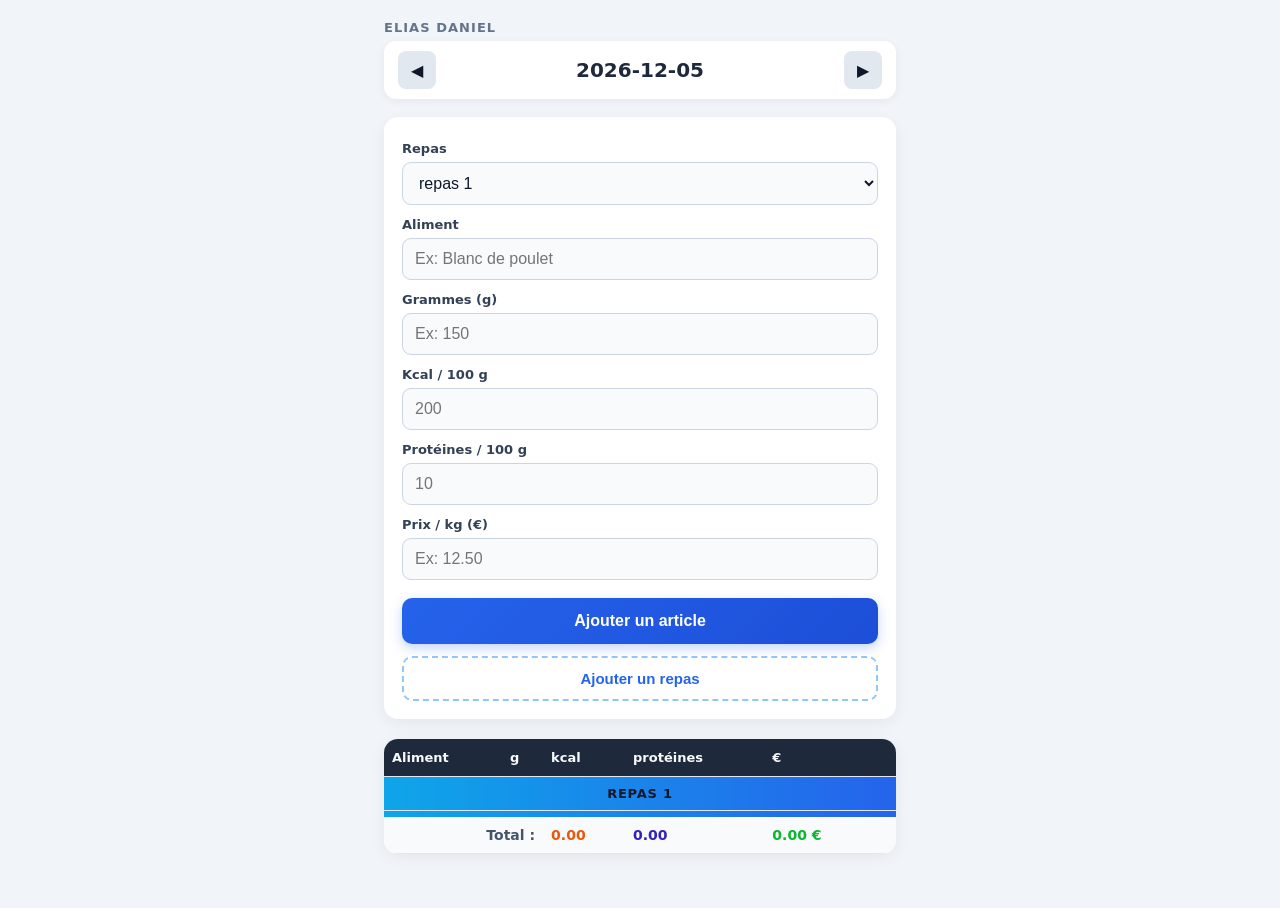
==== index.html @ b6475dd2 "Add files via upload" ====
<!DOCTYPE html>
<html lang="fr">

<head>
    <meta charset="UTF-8">
    <meta name="viewport" content="width=device-width, initial-scale=1.0" />
    <title>suivi nutritionnel</title>
    <link rel="stylesheet" href="style.css">
</head>

<body>
    <p class="nom-utilisateur">ELIAS Daniel</p>

    <h1>
        <button id="btn-jour-prec" type="button">◀</button>
        <span id="date-affichage"></span>
        <button id="btn-jour-suiv" type="button">▶</button>
    </h1>

    <form id="formulaire-article">
        <label for="select-repas">Repas</label>
        <select id="select-repas"></select> 

        <label for="aliment">Aliment</label>
        <input id="aliment" type="text" placeholder="Ex: Blanc de poulet">

        <label for="grammes">Grammes (g)</label>
        <input id="grammes" type="number" step="0.01" min="0" placeholder="Ex: 150">

        <label for="calories">Kcal / 100 g</label>
        <input id="calories" type="number" step="0.01" min="0" placeholder="200">

        <label for="proteines">Protéines / 100 g</label>
        <input id="proteines" type="number" step="0.01" min="0" placeholder="10">

        <label for="prix-kg">Prix / kg (€)</label>
        <input id="prix-kg" type="number" step="0.01" min="0" placeholder="Ex: 12.50">

        <button id="btn-ajouter-article" type="button">Ajouter un article</button>
        <button id="btn-ajouter-repas" type="button">Ajouter un repas</button>
    </form>

    <table>
        <thead>
            <tr>
                <th>Aliment</th>
                <th>g</th>
                <th>kcal</th>
                <th>protéines</th>
                <th>€</th>
                <th></th>
            </tr>
        </thead>
        <tbody>

        </tbody>
        <tbody id="liste-articles"></tbody>
        <tfoot>
            <tr>
                <td colspan="6" class="bande-separation"></td>
            </tr>
            <tr>
                <td colspan="2" class="label-total">Total :</td>
                <td id="total-kcal">0.00</td>
                <td id="total-prot">0.00</td>
                <td id="total-prix">0.00</td>
                <td></td>
            </tr>
        </tfoot>
    </table>

    


    <div id="popup-info" class="popup-cache"></div>
    <script src="script.js"></script>
</body>
</body>

</html>
---- style.css ----
* {
    box-sizing: border-box;
    margin: 0;
    padding: 0;
}

body {
    font-family: system-ui, -apple-system, "Segoe UI", Roboto, sans-serif;
    background-color: #f1f5f9;
    color: #1e293b;
    max-width: 540px;
    margin: 0 auto;
    padding: 20px 14px 40px;
}

.nom-utilisateur {
    font-size: 13px;
    font-weight: 700;
    text-transform: uppercase;
    letter-spacing: 0.08em;
    color: #64748b;
    margin-bottom: 6px;
}

h1 {
    display: flex;
    align-items: center;
    justify-content: space-between;
    background-color: #ffffff;
    padding: 10px 14px;
    border-radius: 12px;
    box-shadow: 0 2px 8px rgba(15, 23, 42, 0.06);
    font-size: 20px;
    white-space: nowrap;
    margin-bottom: 18px;
}

#btn-jour-prec,
#btn-jour-suiv {
    background-color: #e2e8f0;
    color: #0f172a;
    border: none;
    border-radius: 8px;
    width: 38px;
    height: 38px;
    font-size: 16px;
    cursor: pointer;
    transition: background-color 0.2s ease, transform 0.1s ease;
}

#btn-jour-prec:hover,
#btn-jour-suiv:hover {
    background-color: #2563eb;
    color: #ffffff;
}

#btn-jour-prec:active,
#btn-jour-suiv:active {
    transform: scale(0.92);
}

#formulaire-article {
    display: flex;
    flex-direction: column;
    gap: 6px;
    background-color: #ffffff;
    padding: 18px;
    border-radius: 14px;
    box-shadow: 0 4px 16px rgba(15, 23, 42, 0.06);
    margin-bottom: 20px;
}

#formulaire-article label {
    font-size: 13px;
    font-weight: 700;
    color: #334155;
    margin-top: 6px;
}

#formulaire-article input {
    width: 100%;
    padding: 11px 12px;
    font-size: 16px;
    color: #0f172a;
    background-color: #f8fafc;
    border: 1.5px solid #cbd5e1;
    border-radius: 9px;
    outline: none;
    transition: border-color 0.2s ease, box-shadow 0.2s ease, background-color 0.2s ease;
}

#formulaire-article input:focus {
    background-color: #ffffff;
    border-color: #2563eb;
    box-shadow: 0 0 0 3px rgba(37, 99, 235, 0.16);
}

@keyframes secousse {
    0%, 100% { transform: translateX(0); }
    25% { transform: translateX(-5px); }
    75% { transform: translateX(5px); }
}

#formulaire-article input.erreur,
.erreur {
    border: 2px solid #ef4444;
    background-color: #fef2f2;
    animation: secousse 0.25s ease;
}

#btn-ajouter-article {
    width: 100%;
    padding: 14px;
    margin-top: 12px;
    font-size: 16px;
    font-weight: 700;
    color: #ffffff;
    background: linear-gradient(135deg, #2563eb, #1d4ed8);
    border: none;
    border-radius: 10px;
    box-shadow: 0 4px 12px rgba(37, 99, 235, 0.28);
    cursor: pointer;
    transition: transform 0.15s ease, box-shadow 0.2s ease, filter 0.2s ease;
}

#btn-ajouter-article:hover {
    filter: brightness(1.06);
    transform: translateY(-1px);
    box-shadow: 0 6px 16px rgba(37, 99, 235, 0.35);
}

#btn-ajouter-article:active {
    transform: translateY(1px) scale(0.99);
}

table {
    border-collapse: collapse;
    width: 100%;
    background-color: #ffffff;
    border-radius: 14px;
    overflow: hidden;
    box-shadow: 0 4px 16px rgba(15, 23, 42, 0.06);
    margin-bottom: 14px;
    font-size: 14px;
}

thead th {
    background-color: #1e293b;
    color: #f8fafc;
    font-weight: 600;
    text-align: left;
    padding: 11px 8px;
    font-size: 13px;
}

th, td {
    border-bottom: 1px solid #e2e8f0;
    padding: 10px 8px;
}


.bandeau-repas {
    position: relative;
    text-align: center;
    background: linear-gradient(90deg, #0ea5e9, #2563eb);
    color: #ffffff;
    font-weight: 700;
    text-transform: uppercase;
    letter-spacing: 0.06em;
    font-size: 13px;
    padding: 9px 36px;
    cursor: pointer;
    transition: filter 0.15s ease;
}

.bandeau-repas:hover {
    filter: brightness(1.08);
}

#liste-articles td .btn-suppr-repas {
    position: absolute;
    right: 10px;
    top: 50%;
    transform: translateY(-50%);
    background-color: #fee2e2;
    color: #dc2626;
    border: none;
    border-radius: 5px;
    width: 22px;
    height: 22px;
    font-size: 11px;
    font-weight: 700;
    cursor: pointer;
    transition: background-color 0.15s ease, color 0.15s ease;
}

#liste-articles td .btn-suppr-repas:hover {
    background-color: #ef4444;
    color: #ffffff;
}

#liste-articles td .btn-suppr-repas:active {
    transform: translateY(-50%) scale(0.9);
}

#popup-info.popup-repas {
    padding: 12px 18px;
    font-size: 15px;
    text-align: center;
}

#liste-articles tr {
    transition: background-color 0.15s ease;
}

#liste-articles tr:hover {
    background-color: #f8fafc;
}

#liste-articles td:nth-child(1) {
    font-weight: 600;
    color: #0f172a;
}

#liste-articles td:nth-child(3),
#total-kcal {
    color: #ea580c;
    font-weight: 600;
}

#liste-articles td:nth-child(4),
#total-prot {
    color: #3321bc;
    font-weight: 600;
}

#liste-articles td:nth-child(5),
#total-prix {
    color: #09b82c;
    font-weight: 600;
}

.cellule-cliquable {
    cursor: pointer;
    text-decoration: none;
    border-radius: 6px;
    transition: background-color 0.15s ease, transform 0.1s ease;
}

.cellule-cliquable:hover {
    background-color: #e2e8f0;
}

.cellule-cliquable:active {
    transform: scale(0.95);
    background-color: #cbd5e1;
}

#liste-articles td button {
    background-color: #fee2e2;
    color: #dc2626;
    border: none;
    border-radius: 6px;
    width: 28px;
    height: 28px;
    font-weight: 700;
    cursor: pointer;
    transition: background-color 0.15s ease, color 0.15s ease, transform 0.1s ease;
}

#liste-articles td button:hover {
    background-color: #ef4444;
    color: #ffffff;
}

#liste-articles td button:active {
    transform: scale(0.9);
}

tfoot tr {
    font-weight: 700;
    background-color: #f8fafc;
}

tfoot td.bande-separation {
    padding: 0;
    height: 6px;
    background: linear-gradient(90deg, #0ea5e9, #2563eb);
    border: none;
}

.label-total {
    text-align: right;
    color: #475569;
}

#btn-ajouter-repas {
    width: 100%;
    padding: 12px;
    margin-top: 6px;
    font-size: 15px;
    font-weight: 700;
    color: #2563eb;
    background-color: #ffffff;
    border: 2px dashed #93c5fd;
    border-radius: 10px;
    cursor: pointer;
    transition: background-color 0.2s ease, border-color 0.2s ease, transform 0.1s ease;
}

#btn-ajouter-repas:hover {
    background-color: #eff6ff;
    border-color: #2563eb;
}

#btn-ajouter-repas:active {
    transform: scale(0.99);
}

@keyframes apparitionPopup {
    from {
        opacity: 0;
        transform: translateY(4px) scale(0.96);
    }
    to {
        opacity: 1;
        transform: translateY(0) scale(1);
    }
}

#popup-info {
    position: fixed;
    background-color: #0f172a;
    color: #ffffff;
    padding: 8px 13px;
    border-radius: 8px;
    font-size: 13px;
    font-weight: 700;
    box-shadow: 0 8px 20px rgba(15, 23, 42, 0.3);
    z-index: 1000;
    animation: apparitionPopup 0.15s ease-out;
}

.popup-cache {
    display: none;
}

#formulaire-article select {
    width: 100%;
    padding: 11px 12px;
    font-size: 16px;
    color: #0f172a;
    background-color: #f8fafc;
    border: 1.5px solid #cbd5e1;
    border-radius: 9px;
    outline: none;
}

#formulaire-article select:focus {
    background-color: #ffffff;
    border-color: #2563eb;
    box-shadow: 0 0 0 3px rgba(37, 99, 235, 0.16);
}
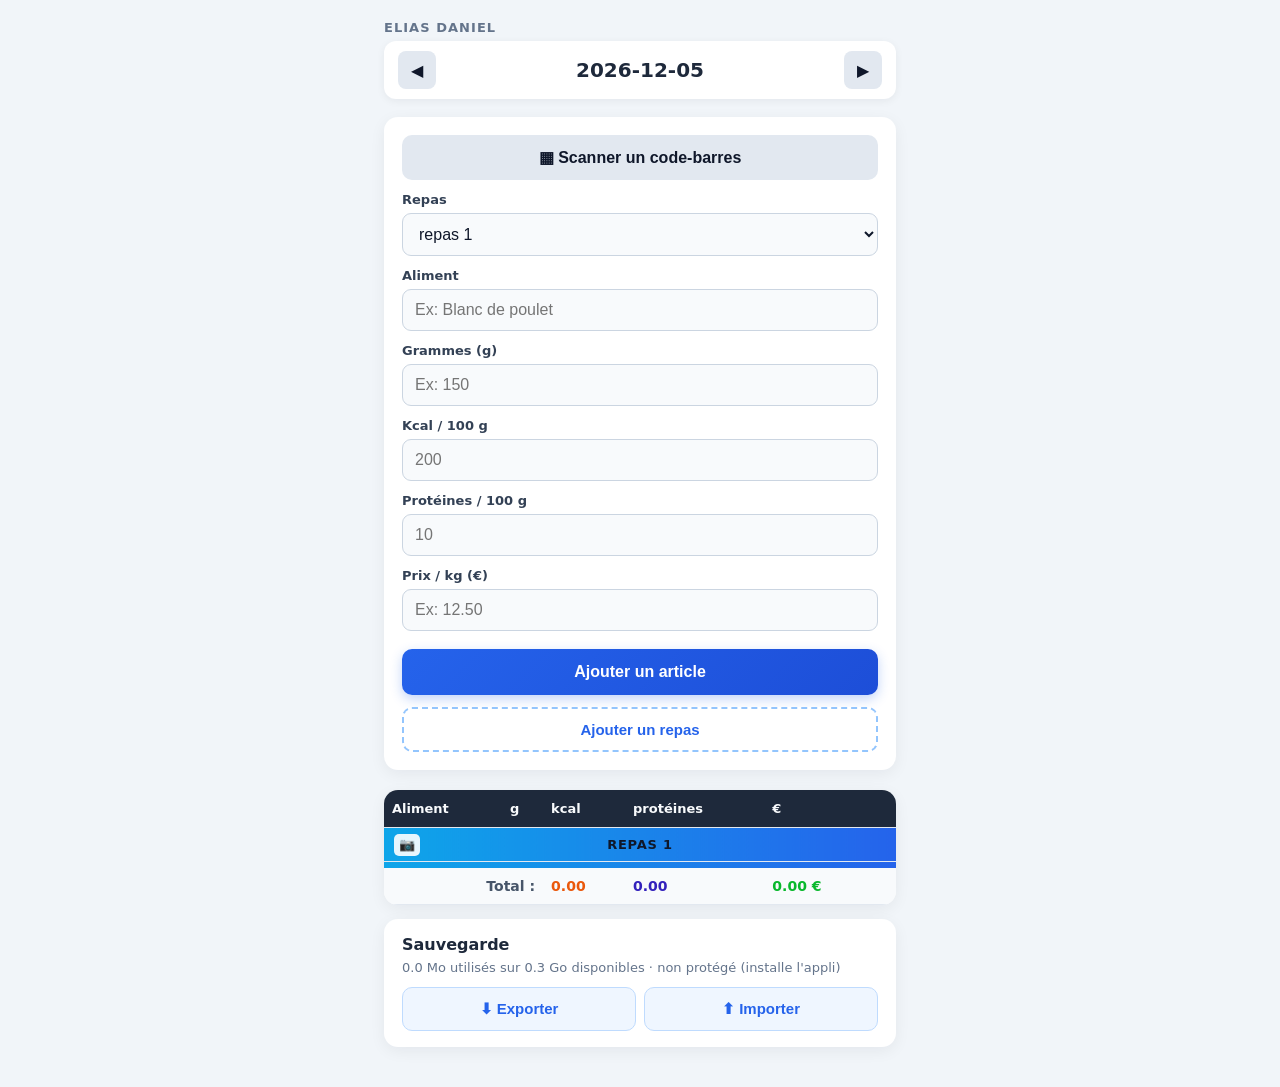
==== commit c5937fa9: "Add files via upload" ====
--- a/index.html
+++ b/index.html
@@ -1,80 +1,119 @@
-<!DOCTYPE html>
-<html lang="fr">
-
-<head>
-    <meta charset="UTF-8">
-    <meta name="viewport" content="width=device-width, initial-scale=1.0" />
-    <title>suivi nutritionnel</title>
-    <link rel="stylesheet" href="style.css">
-</head>
-
-<body>
-    <p class="nom-utilisateur">ELIAS Daniel</p>
-
-    <h1>
-        <button id="btn-jour-prec" type="button">◀</button>
-        <span id="date-affichage"></span>
-        <button id="btn-jour-suiv" type="button">▶</button>
-    </h1>
-
-    <form id="formulaire-article">
-        <label for="select-repas">Repas</label>
-        <select id="select-repas"></select> 
-
-        <label for="aliment">Aliment</label>
-        <input id="aliment" type="text" placeholder="Ex: Blanc de poulet">
-
-        <label for="grammes">Grammes (g)</label>
-        <input id="grammes" type="number" step="0.01" min="0" placeholder="Ex: 150">
-
-        <label for="calories">Kcal / 100 g</label>
-        <input id="calories" type="number" step="0.01" min="0" placeholder="200">
-
-        <label for="proteines">Protéines / 100 g</label>
-        <input id="proteines" type="number" step="0.01" min="0" placeholder="10">
-
-        <label for="prix-kg">Prix / kg (€)</label>
-        <input id="prix-kg" type="number" step="0.01" min="0" placeholder="Ex: 12.50">
-
-        <button id="btn-ajouter-article" type="button">Ajouter un article</button>
-        <button id="btn-ajouter-repas" type="button">Ajouter un repas</button>
-    </form>
-
-    <table>
-        <thead>
-            <tr>
-                <th>Aliment</th>
-                <th>g</th>
-                <th>kcal</th>
-                <th>protéines</th>
-                <th>€</th>
-                <th></th>
-            </tr>
-        </thead>
-        <tbody>
-
-        </tbody>
-        <tbody id="liste-articles"></tbody>
-        <tfoot>
-            <tr>
-                <td colspan="6" class="bande-separation"></td>
-            </tr>
-            <tr>
-                <td colspan="2" class="label-total">Total :</td>
-                <td id="total-kcal">0.00</td>
-                <td id="total-prot">0.00</td>
-                <td id="total-prix">0.00</td>
-                <td></td>
-            </tr>
-        </tfoot>
-    </table>
-
-    
-
-
-    <div id="popup-info" class="popup-cache"></div>
-    <script src="script.js"></script>
-</body>
-</body>
-
-</html>+<!DOCTYPE html>
+<html lang="fr">
+
+<head>
+    <meta charset="UTF-8">
+    <meta name="viewport" content="width=device-width, initial-scale=1.0" />
+    <meta name="theme-color" content="#2563eb">
+    <title>Suivi Repas</title>
+    <link rel="manifest" href="manifest.json">
+    <link rel="icon" href="icone-192.png">
+    <link rel="apple-touch-icon" href="icone-192.png">
+    <link rel="stylesheet" href="style.css">
+</head>
+
+<body>
+    <p class="nom-utilisateur">ELIAS Daniel</p>
+
+    <h1>
+        <button id="btn-jour-prec" type="button">◀</button>
+        <span id="date-affichage"></span>
+        <button id="btn-jour-suiv" type="button">▶</button>
+    </h1>
+
+    <form id="formulaire-article">
+        <button id="btn-scanner" type="button">▦ Scanner un code-barres</button>
+        <p id="message-produit" class="message-produit cache"></p>
+
+        <label for="select-repas">Repas</label>
+        <select id="select-repas"></select>
+
+        <label for="aliment">Aliment</label>
+        <input id="aliment" type="text" placeholder="Ex: Blanc de poulet">
+
+        <label for="grammes">Grammes (g)</label>
+        <input id="grammes" type="number" inputmode="decimal" step="any" min="0" placeholder="Ex: 150">
+
+        <label for="calories">Kcal / 100 g</label>
+        <input id="calories" type="number" inputmode="decimal" step="any" min="0" placeholder="200">
+
+        <label for="proteines">Protéines / 100 g</label>
+        <input id="proteines" type="number" inputmode="decimal" step="any" min="0" placeholder="10">
+
+        <label for="prix-kg">Prix / kg (€)</label>
+        <input id="prix-kg" type="number" inputmode="decimal" step="any" min="0" placeholder="Ex: 12.50">
+
+        <button id="btn-ajouter-article" type="button">Ajouter un article</button>
+        <button id="btn-ajouter-repas" type="button">Ajouter un repas</button>
+    </form>
+
+    <table>
+        <thead>
+            <tr>
+                <th>Aliment</th>
+                <th>g</th>
+                <th>kcal</th>
+                <th>protéines</th>
+                <th>€</th>
+                <th></th>
+            </tr>
+        </thead>
+        <tbody id="liste-articles"></tbody>
+        <tfoot>
+            <tr>
+                <td colspan="6" class="bande-separation"></td>
+            </tr>
+            <tr>
+                <td colspan="2" class="label-total">Total :</td>
+                <td id="total-kcal">0.00</td>
+                <td id="total-prot">0.00</td>
+                <td id="total-prix">0.00 €</td>
+                <td></td>
+            </tr>
+        </tfoot>
+    </table>
+
+    <section class="bloc-sauvegarde">
+        <h2>Sauvegarde</h2>
+        <p id="info-stockage" class="info-stockage">Calcul de l'espace utilisé…</p>
+        <div class="boutons-sauvegarde">
+            <button id="btn-exporter" type="button">⬇ Exporter</button>
+            <button id="btn-importer" type="button">⬆ Importer</button>
+        </div>
+        <input id="input-import" type="file" accept="application/json,.json" hidden>
+    </section>
+
+    <!-- Champ caché utilisé pour prendre la photo d'un repas -->
+    <input id="input-photo" type="file" accept="image/*" capture="environment" hidden>
+
+    <!-- Fenêtre du scanner de code-barres -->
+    <div id="fenetre-scanner" class="fenetre cache">
+        <div class="fenetre-contenu">
+            <p id="texte-scanner" class="texte-scanner">Vise le code-barres</p>
+            <video id="video-scanner" playsinline muted></video>
+            <label for="code-manuel">Ou tape le code-barres :</label>
+            <div class="ligne-code-manuel">
+                <input id="code-manuel" type="text" inputmode="numeric" placeholder="Ex: 3017620422003">
+                <button id="btn-code-manuel" type="button">OK</button>
+            </div>
+            <button id="btn-fermer-scanner" type="button" class="btn-fermer">Fermer</button>
+        </div>
+    </div>
+
+    <!-- Fenêtre pour voir une photo en grand -->
+    <div id="fenetre-photo" class="fenetre cache">
+        <div class="fenetre-contenu">
+            <img id="photo-grande" alt="Photo du repas">
+            <div class="boutons-photo">
+                <button id="btn-remplacer-photo" type="button">Remplacer</button>
+                <button id="btn-supprimer-photo" type="button" class="btn-danger">Supprimer</button>
+            </div>
+            <button id="btn-fermer-photo" type="button" class="btn-fermer">Fermer</button>
+        </div>
+    </div>
+
+    <div id="popup-info" class="popup-cache"></div>
+    <script src="script.js"></script>
+</body>
+
+</html>
--- a/style.css
+++ b/style.css
@@ -360,4 +360,206 @@
     background-color: #ffffff;
     border-color: #2563eb;
     box-shadow: 0 0 0 3px rgba(37, 99, 235, 0.16);
-}+}
+/* =====================================================================
+   Ajouts : scanner, photos, sauvegarde, fenêtres
+   ===================================================================== */
+.cache {
+    display: none !important;
+}
+
+.cellule-prix,
+#total-prix {
+    white-space: nowrap;
+}
+
+#btn-scanner {
+    width: 100%;
+    padding: 13px;
+    font-size: 16px;
+    font-weight: 700;
+    color: #0f172a;
+    background-color: #e2e8f0;
+    border: none;
+    border-radius: 10px;
+    cursor: pointer;
+}
+
+#btn-scanner:active {
+    transform: scale(0.99);
+}
+
+.message-produit {
+    font-size: 14px;
+    font-weight: 600;
+    padding: 9px 12px;
+    border-radius: 8px;
+    margin-top: 4px;
+}
+
+.info-produit {
+    background-color: #eff6ff;
+    color: #1d4ed8;
+}
+
+.ok-produit {
+    background-color: #f0fdf4;
+    color: #15803d;
+}
+
+.erreur-produit {
+    background-color: #fef2f2;
+    color: #b91c1c;
+}
+
+/* Bouton photo dans le bandeau d'un repas */
+#liste-articles td .btn-photo-repas {
+    position: absolute;
+    left: 10px;
+    top: 50%;
+    transform: translateY(-50%);
+    background-color: rgba(255, 255, 255, 0.9);
+    border: none;
+    border-radius: 5px;
+    width: 26px;
+    height: 22px;
+    font-size: 13px;
+    line-height: 1;
+    cursor: pointer;
+}
+
+.cellule-photo {
+    padding: 8px;
+    background-color: #f8fafc;
+}
+
+.miniature-repas {
+    display: block;
+    width: 100%;
+    max-height: 180px;
+    object-fit: cover;
+    border-radius: 10px;
+    cursor: pointer;
+}
+
+/* Fenêtres plein écran (scanner et photo) */
+.fenetre {
+    position: fixed;
+    inset: 0;
+    z-index: 2000;
+    background-color: rgba(15, 23, 42, 0.85);
+    display: flex;
+    align-items: center;
+    justify-content: center;
+    padding: 16px;
+}
+
+.fenetre-contenu {
+    width: 100%;
+    max-width: 520px;
+    background-color: #ffffff;
+    border-radius: 14px;
+    padding: 16px;
+    display: flex;
+    flex-direction: column;
+    gap: 10px;
+}
+
+.texte-scanner {
+    font-weight: 700;
+    text-align: center;
+}
+
+#video-scanner {
+    width: 100%;
+    max-height: 55vh;
+    border-radius: 10px;
+    background-color: #000000;
+    object-fit: cover;
+}
+
+.ligne-code-manuel {
+    display: flex;
+    gap: 8px;
+}
+
+.ligne-code-manuel input {
+    flex: 1;
+    padding: 11px 12px;
+    font-size: 16px;
+    border: 1.5px solid #cbd5e1;
+    border-radius: 9px;
+}
+
+.fenetre-contenu button {
+    padding: 12px 16px;
+    font-size: 15px;
+    font-weight: 700;
+    border: none;
+    border-radius: 10px;
+    cursor: pointer;
+    background-color: #2563eb;
+    color: #ffffff;
+}
+
+.fenetre-contenu .btn-fermer {
+    background-color: #e2e8f0;
+    color: #0f172a;
+}
+
+.fenetre-contenu .btn-danger {
+    background-color: #ef4444;
+}
+
+#photo-grande {
+    width: 100%;
+    max-height: 65vh;
+    object-fit: contain;
+    border-radius: 10px;
+    background-color: #0f172a;
+}
+
+.boutons-photo {
+    display: flex;
+    gap: 8px;
+}
+
+.boutons-photo button {
+    flex: 1;
+}
+
+/* Bloc sauvegarde */
+.bloc-sauvegarde {
+    background-color: #ffffff;
+    padding: 16px 18px;
+    border-radius: 14px;
+    box-shadow: 0 4px 16px rgba(15, 23, 42, 0.06);
+}
+
+.bloc-sauvegarde h2 {
+    font-size: 16px;
+    margin-bottom: 6px;
+}
+
+.info-stockage {
+    font-size: 13px;
+    color: #64748b;
+    margin-bottom: 12px;
+}
+
+.boutons-sauvegarde {
+    display: flex;
+    gap: 8px;
+}
+
+.boutons-sauvegarde button {
+    flex: 1;
+    padding: 12px;
+    font-size: 15px;
+    font-weight: 700;
+    color: #2563eb;
+    background-color: #eff6ff;
+    border: 1.5px solid #bfdbfe;
+    border-radius: 10px;
+    cursor: pointer;
+}
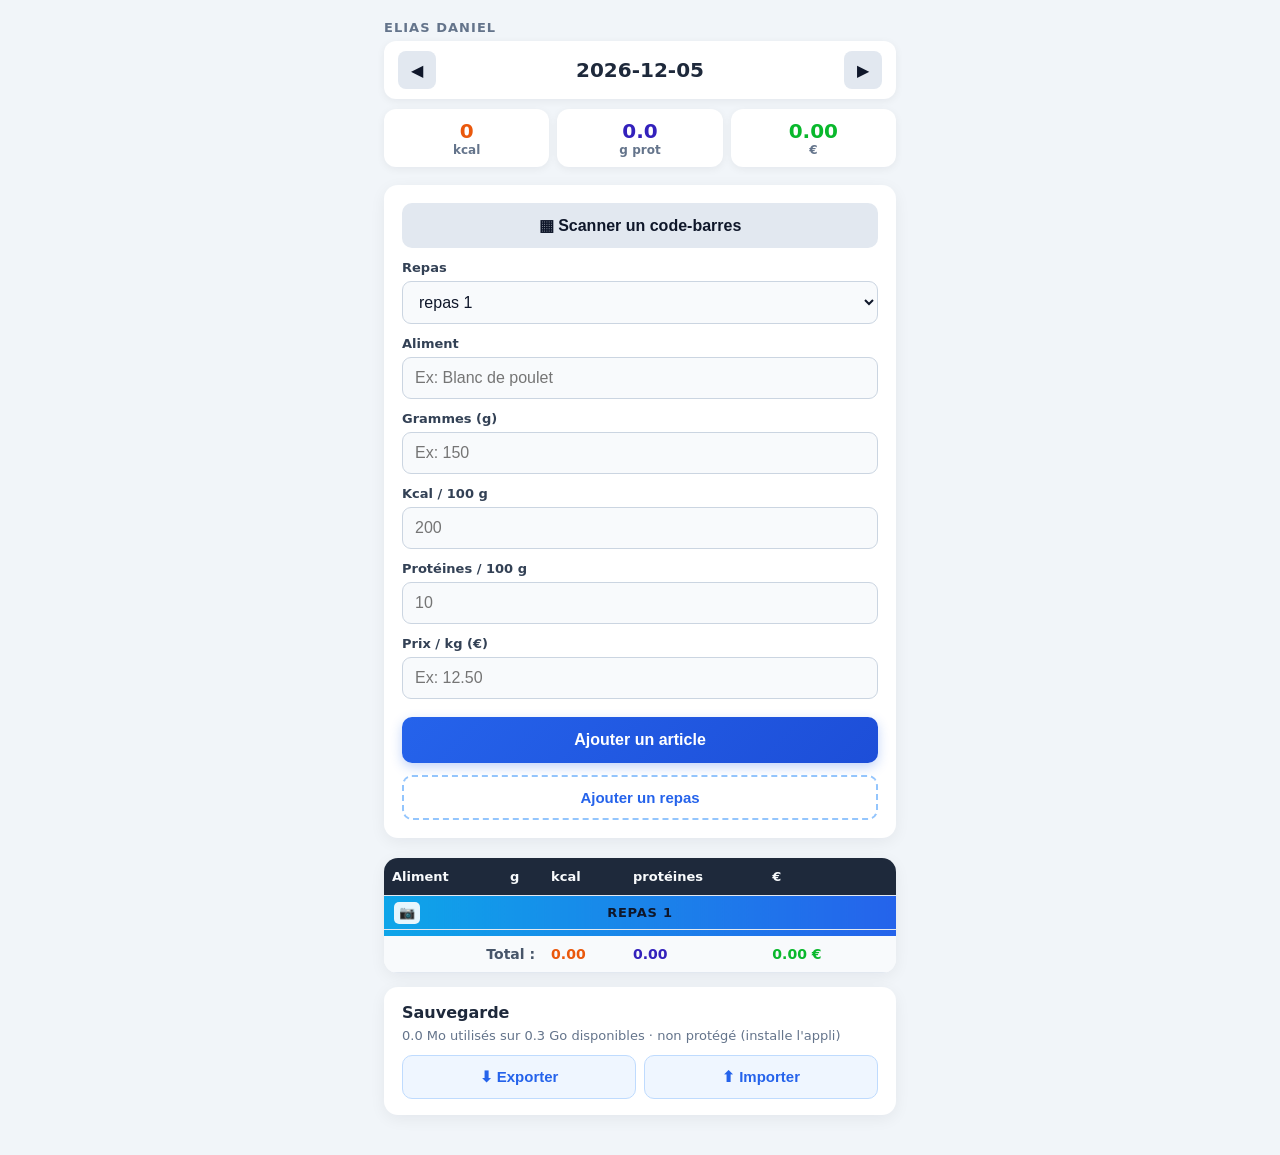
==== commit f224c74e: "Add files via upload" ====
--- a/index.html
+++ b/index.html
@@ -21,6 +21,12 @@
         <button id="btn-jour-suiv" type="button">▶</button>
     </h1>
 
+    <div class="resume-haut">
+        <div class="resume-case resume-kcal"><span id="haut-kcal">0</span><small>kcal</small></div>
+        <div class="resume-case resume-prot"><span id="haut-prot">0</span><small>g prot</small></div>
+        <div class="resume-case resume-prix"><span id="haut-prix">0.00</span><small>€</small></div>
+    </div>
+
     <form id="formulaire-article">
         <button id="btn-scanner" type="button">▦ Scanner un code-barres</button>
         <p id="message-produit" class="message-produit cache"></p>
@@ -29,7 +35,10 @@
         <select id="select-repas"></select>
 
         <label for="aliment">Aliment</label>
-        <input id="aliment" type="text" placeholder="Ex: Blanc de poulet">
+        <div class="champ-avec-effacer">
+            <input id="aliment" type="text" placeholder="Ex: Blanc de poulet">
+            <button id="btn-effacer-aliment" type="button" class="btn-effacer cache" aria-label="Effacer le nom">✕</button>
+        </div>
 
         <label for="grammes">Grammes (g)</label>
         <input id="grammes" type="number" inputmode="decimal" step="any" min="0" placeholder="Ex: 150">
--- a/style.css
+++ b/style.css
@@ -563,3 +563,62 @@
     border-radius: 10px;
     cursor: pointer;
 }
+
+/* Total affiché en haut, sous la date */
+.resume-haut {
+    display: flex;
+    gap: 8px;
+    margin: -8px 0 18px;
+}
+
+.resume-case {
+    flex: 1;
+    background-color: #ffffff;
+    border-radius: 12px;
+    box-shadow: 0 2px 8px rgba(15, 23, 42, 0.06);
+    padding: 10px 6px;
+    text-align: center;
+    display: flex;
+    flex-direction: column;
+}
+
+.resume-case span {
+    font-size: 20px;
+    font-weight: 800;
+    white-space: nowrap;
+}
+
+.resume-case small {
+    font-size: 12px;
+    font-weight: 600;
+    color: #64748b;
+}
+
+.resume-kcal span { color: #ea580c; }
+.resume-prot span { color: #3321bc; }
+.resume-prix span { color: #09b82c; }
+
+/* Petit ✕ dans le champ Aliment */
+.champ-avec-effacer {
+    position: relative;
+}
+
+#formulaire-article .champ-avec-effacer input {
+    padding-right: 42px;
+}
+
+.btn-effacer {
+    position: absolute;
+    right: 8px;
+    top: 50%;
+    transform: translateY(-50%);
+    width: 28px;
+    height: 28px;
+    border: none;
+    border-radius: 50%;
+    background-color: #cbd5e1;
+    color: #0f172a;
+    font-size: 13px;
+    font-weight: 700;
+    cursor: pointer;
+}
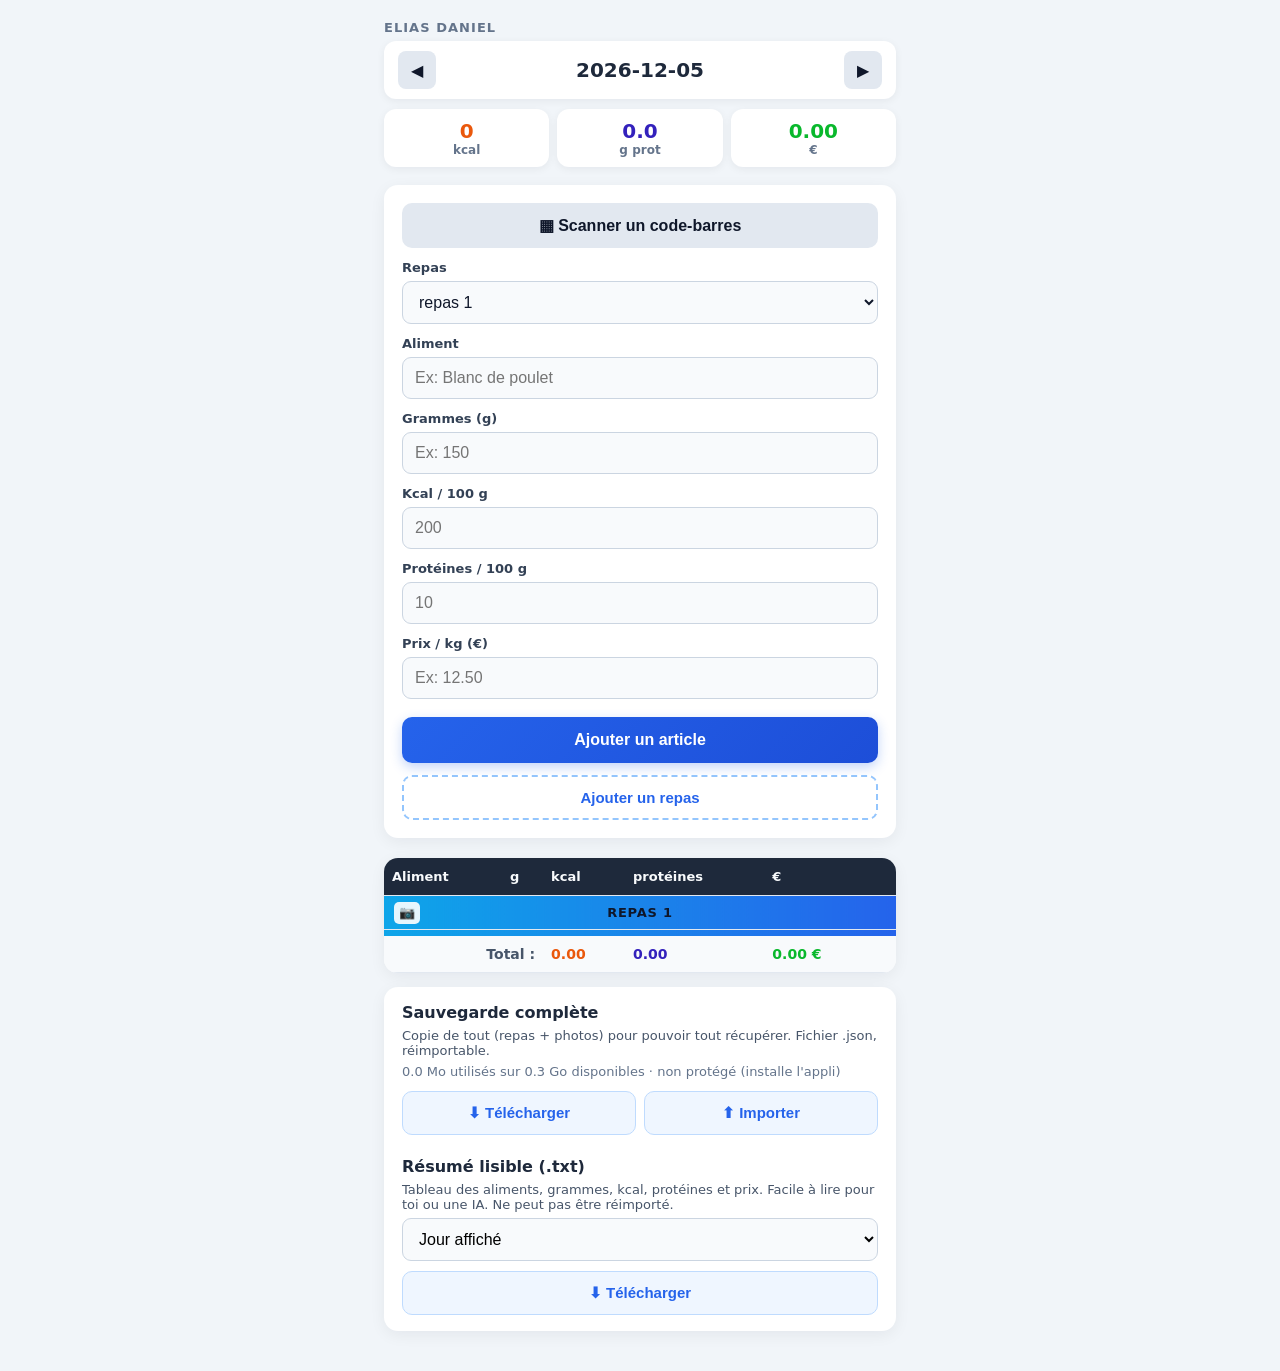
==== commit a886a61e: "Add files via upload" ====
--- a/index.html
+++ b/index.html
@@ -83,13 +83,28 @@
     </table>
 
     <section class="bloc-sauvegarde">
-        <h2>Sauvegarde</h2>
+        <h2>Sauvegarde complète</h2>
+        <p class="aide">Copie de tout (repas + photos) pour pouvoir tout récupérer. Fichier .json, réimportable.</p>
         <p id="info-stockage" class="info-stockage">Calcul de l'espace utilisé…</p>
         <div class="boutons-sauvegarde">
-            <button id="btn-exporter" type="button">⬇ Exporter</button>
+            <button id="btn-exporter" type="button">⬇ Télécharger</button>
+            <button id="btn-partager-sauvegarde" type="button" class="btn-partager">↗ Partager</button>
             <button id="btn-importer" type="button">⬆ Importer</button>
         </div>
         <input id="input-import" type="file" accept="application/json,.json" hidden>
+
+        <h2 class="titre-resume">Résumé lisible (.txt)</h2>
+        <p class="aide">Tableau des aliments, grammes, kcal, protéines et prix. Facile à lire pour toi ou une IA. Ne peut pas être réimporté.</p>
+        <select id="select-periode">
+            <option value="jour">Jour affiché</option>
+            <option value="7">7 derniers jours</option>
+            <option value="30">30 derniers jours</option>
+            <option value="tout">Tout l'historique</option>
+        </select>
+        <div class="boutons-sauvegarde">
+            <button id="btn-resume-telecharger" type="button">⬇ Télécharger</button>
+            <button id="btn-resume-partager" type="button" class="btn-partager">↗ Partager</button>
+        </div>
     </section>
 
     <!-- Champ caché utilisé pour prendre la photo d'un repas -->
--- a/style.css
+++ b/style.css
@@ -622,3 +622,27 @@
     font-weight: 700;
     cursor: pointer;
 }
+
+.bloc-sauvegarde .aide {
+    font-size: 13px;
+    color: #475569;
+    margin-bottom: 6px;
+}
+
+.titre-resume {
+    margin-top: 22px;
+}
+
+#select-periode {
+    width: 100%;
+    padding: 11px 12px;
+    font-size: 16px;
+    background-color: #f8fafc;
+    border: 1.5px solid #cbd5e1;
+    border-radius: 9px;
+    margin-bottom: 10px;
+}
+
+.boutons-sauvegarde button {
+    padding: 12px 6px;
+}
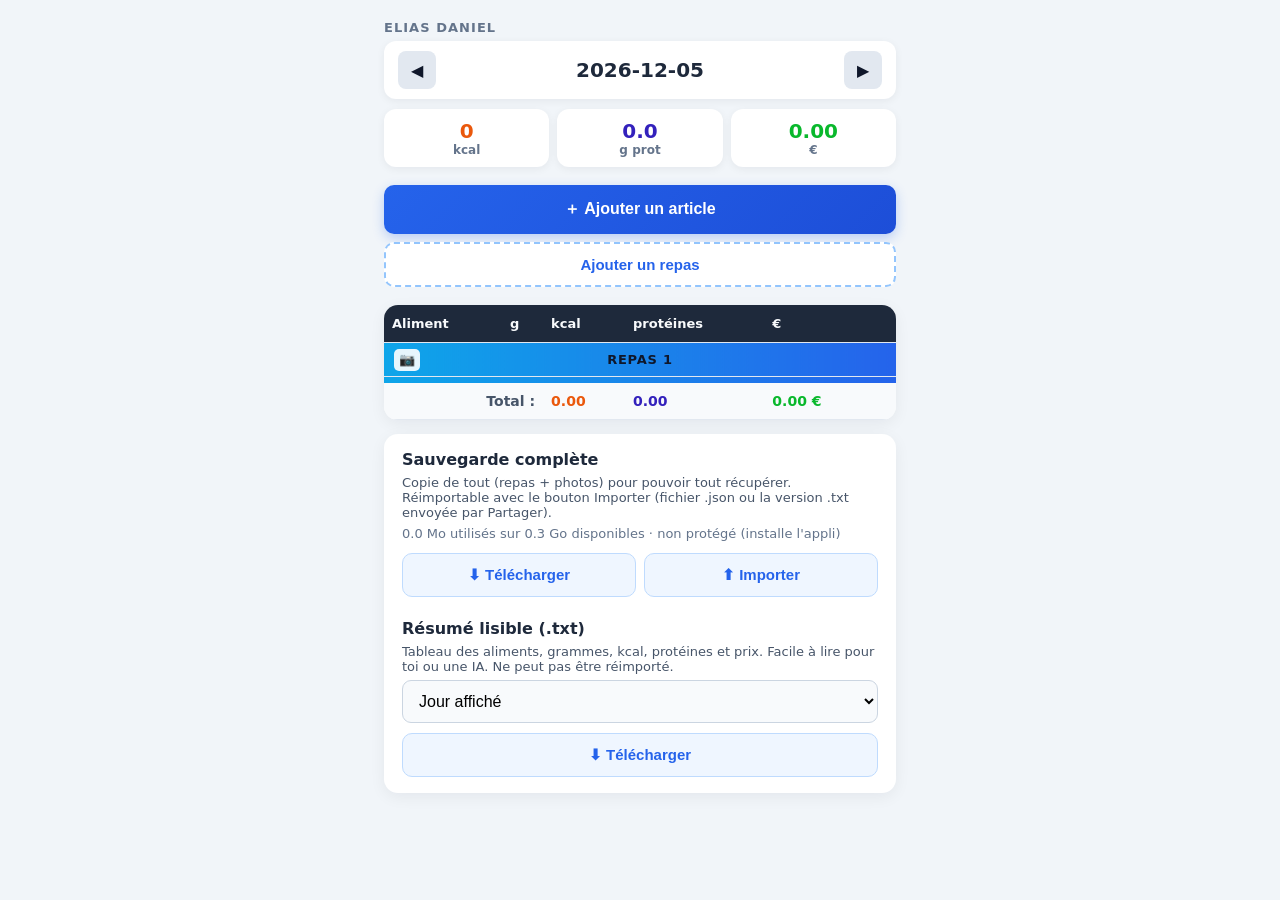
==== commit 788910e0: "Add files via upload" ====
--- a/index.html
+++ b/index.html
@@ -27,34 +27,46 @@
         <div class="resume-case resume-prix"><span id="haut-prix">0.00</span><small>€</small></div>
     </div>
 
-    <form id="formulaire-article">
-        <button id="btn-scanner" type="button">▦ Scanner un code-barres</button>
-        <p id="message-produit" class="message-produit cache"></p>
+    <div class="actions-principales">
+        <button id="btn-ouvrir-ajout" type="button">＋ Ajouter un article</button>
+        <button id="btn-ajouter-repas" type="button">Ajouter un repas</button>
+    </div>
 
-        <label for="select-repas">Repas</label>
-        <select id="select-repas"></select>
+    <!-- Fenêtre d'ajout / de modification d'un article (cachée au départ) -->
+    <div id="fenetre-article" class="fenetre fenetre-article cache">
+        <form id="formulaire-article">
+            <h2 id="titre-formulaire" class="titre-formulaire">Nouvel article</h2>
+            <button id="btn-scanner" type="button">▦ Scanner un code-barres</button>
+            <p id="message-produit" class="message-produit cache"></p>
 
-        <label for="aliment">Aliment</label>
-        <div class="champ-avec-effacer">
-            <input id="aliment" type="text" placeholder="Ex: Blanc de poulet">
-            <button id="btn-effacer-aliment" type="button" class="btn-effacer cache" aria-label="Effacer le nom">✕</button>
-        </div>
+            <label for="select-repas">Repas</label>
+            <select id="select-repas"></select>
 
-        <label for="grammes">Grammes (g)</label>
-        <input id="grammes" type="number" inputmode="decimal" step="any" min="0" placeholder="Ex: 150">
+            <label for="aliment">Aliment</label>
+            <div class="champ-avec-effacer">
+                <input id="aliment" type="text" placeholder="Ex: Blanc de poulet">
+                <button id="btn-effacer-aliment" type="button" class="btn-effacer cache" aria-label="Effacer le nom">✕</button>
+            </div>
 
-        <label for="calories">Kcal / 100 g</label>
-        <input id="calories" type="number" inputmode="decimal" step="any" min="0" placeholder="200">
+            <label for="grammes">Grammes (g)</label>
+            <input id="grammes" type="number" inputmode="decimal" step="any" min="0" placeholder="Ex: 150">
 
-        <label for="proteines">Protéines / 100 g</label>
-        <input id="proteines" type="number" inputmode="decimal" step="any" min="0" placeholder="10">
+            <label for="calories">Kcal / 100 g</label>
+            <input id="calories" type="number" inputmode="decimal" step="any" min="0" placeholder="200">
 
-        <label for="prix-kg">Prix / kg (€)</label>
-        <input id="prix-kg" type="number" inputmode="decimal" step="any" min="0" placeholder="Ex: 12.50">
+            <label for="proteines">Protéines / 100 g</label>
+            <input id="proteines" type="number" inputmode="decimal" step="any" min="0" placeholder="10">
 
-        <button id="btn-ajouter-article" type="button">Ajouter un article</button>
-        <button id="btn-ajouter-repas" type="button">Ajouter un repas</button>
-    </form>
+            <label for="prix-kg">Prix / kg (€)</label>
+            <input id="prix-kg" type="number" inputmode="decimal" step="any" min="0" placeholder="Ex: 12.50">
+
+            <div class="boutons-article">
+                <button id="btn-supprimer-article" type="button" class="btn-rouge cache">✕ Supprimer</button>
+                <button id="btn-valider-article" type="button" class="btn-vert">✓ Ajouter</button>
+            </div>
+            <button id="btn-annuler-article" type="button" class="btn-annuler">Annuler</button>
+        </form>
+    </div>
 
     <table>
         <thead>
@@ -84,14 +96,14 @@
 
     <section class="bloc-sauvegarde">
         <h2>Sauvegarde complète</h2>
-        <p class="aide">Copie de tout (repas + photos) pour pouvoir tout récupérer. Fichier .json, réimportable.</p>
+        <p class="aide">Copie de tout (repas + photos) pour pouvoir tout récupérer. Réimportable avec le bouton Importer (fichier .json ou la version .txt envoyée par Partager).</p>
         <p id="info-stockage" class="info-stockage">Calcul de l'espace utilisé…</p>
         <div class="boutons-sauvegarde">
             <button id="btn-exporter" type="button">⬇ Télécharger</button>
             <button id="btn-partager-sauvegarde" type="button" class="btn-partager">↗ Partager</button>
             <button id="btn-importer" type="button">⬆ Importer</button>
         </div>
-        <input id="input-import" type="file" accept="application/json,.json" hidden>
+        <input id="input-import" type="file" accept="application/json,.json,text/plain,.txt" hidden>
 
         <h2 class="titre-resume">Résumé lisible (.txt)</h2>
         <p class="aide">Tableau des aliments, grammes, kcal, protéines et prix. Facile à lire pour toi ou une IA. Ne peut pas être réimporté.</p>
--- a/style.css
+++ b/style.css
@@ -646,3 +646,106 @@
 .boutons-sauvegarde button {
     padding: 12px 6px;
 }
+
+/* Boutons principaux sous le total */
+.actions-principales {
+    display: flex;
+    flex-direction: column;
+    gap: 8px;
+    margin-bottom: 18px;
+}
+
+#btn-ouvrir-ajout {
+    width: 100%;
+    padding: 14px;
+    font-size: 16px;
+    font-weight: 700;
+    color: #ffffff;
+    background: linear-gradient(135deg, #2563eb, #1d4ed8);
+    border: none;
+    border-radius: 10px;
+    box-shadow: 0 4px 12px rgba(37, 99, 235, 0.28);
+    cursor: pointer;
+}
+
+#btn-ouvrir-ajout:active {
+    transform: scale(0.99);
+}
+
+.actions-principales #btn-ajouter-repas {
+    margin-top: 0;
+}
+
+/* Fenêtre article : le formulaire devient une fenêtre par-dessus l'appli */
+.fenetre-article {
+    z-index: 1500;
+    align-items: flex-end;
+    padding: 0;
+}
+
+.fenetre-article #formulaire-article {
+    width: 100%;
+    max-width: 540px;
+    max-height: 92vh;
+    overflow-y: auto;
+    margin: 0;
+    border-radius: 18px 18px 0 0;
+    padding-bottom: 24px;
+}
+
+.titre-formulaire {
+    font-size: 18px;
+    margin-bottom: 6px;
+}
+
+.boutons-article {
+    display: flex;
+    gap: 8px;
+    margin-top: 14px;
+}
+
+.boutons-article button,
+.btn-annuler {
+    flex: 1;
+    padding: 14px;
+    font-size: 16px;
+    font-weight: 700;
+    border: none;
+    border-radius: 10px;
+    cursor: pointer;
+}
+
+.btn-vert {
+    color: #ffffff;
+    background-color: #16a34a;
+    box-shadow: 0 4px 12px rgba(22, 163, 74, 0.28);
+}
+
+.btn-rouge {
+    color: #ffffff;
+    background-color: #ef4444;
+}
+
+.btn-annuler {
+    width: 100%;
+    margin-top: 6px;
+    color: #0f172a;
+    background-color: #e2e8f0;
+}
+
+.boutons-article button:active,
+.btn-annuler:active {
+    transform: scale(0.98);
+}
+
+/* Le crayon remplace le ✕ rouge dans chaque ligne */
+#liste-articles td button.btn-modifier {
+    background-color: #e0e7ff;
+    color: #1e293b;
+    font-size: 14px;
+}
+
+#liste-articles td button.btn-modifier:hover {
+    background-color: #c7d2fe;
+    color: #1e293b;
+}
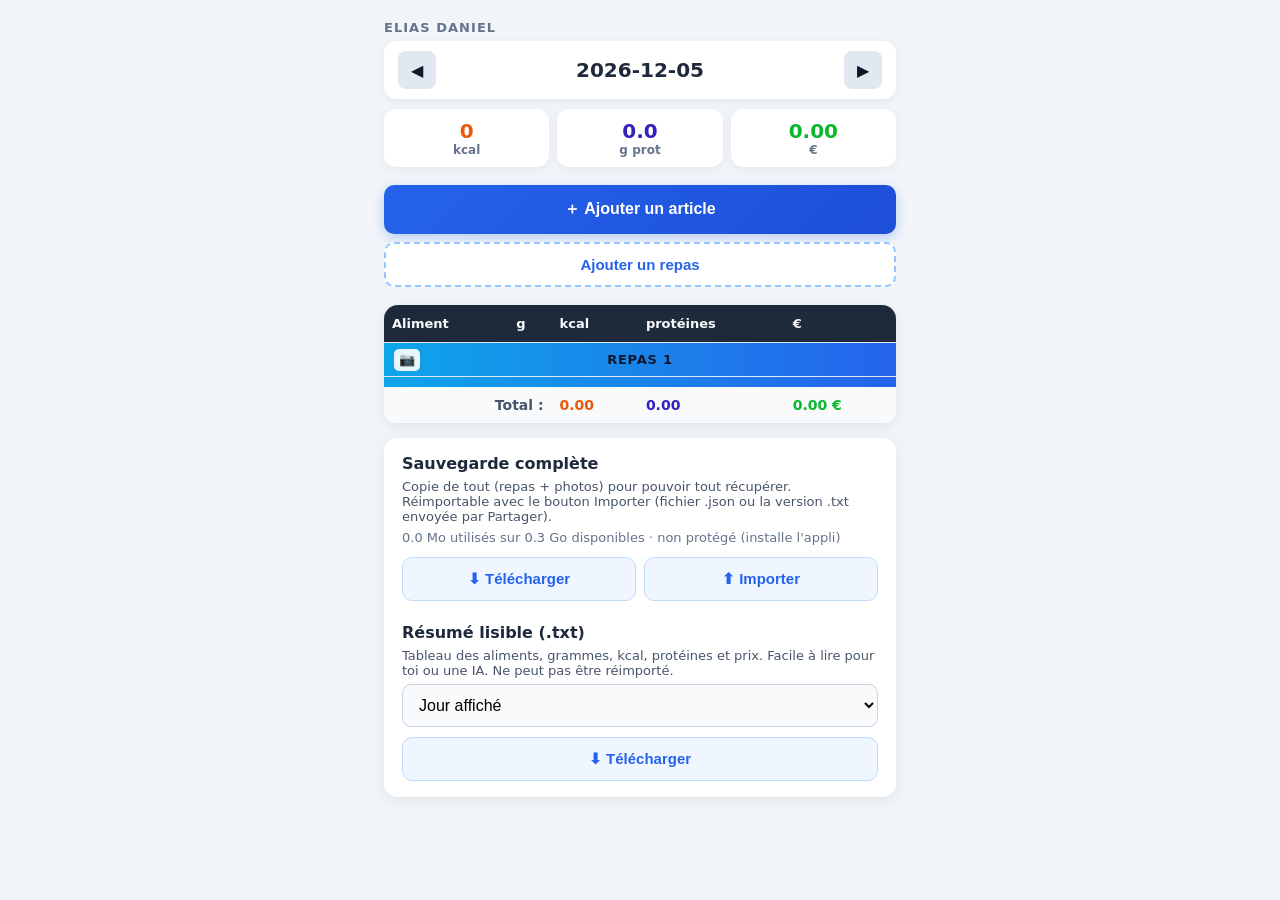
==== commit 2feecf7b: "Add files via upload" ====
--- a/index.html
+++ b/index.html
@@ -76,20 +76,18 @@
                 <th>kcal</th>
                 <th>protéines</th>
                 <th>€</th>
-                <th></th>
             </tr>
         </thead>
         <tbody id="liste-articles"></tbody>
         <tfoot>
             <tr>
-                <td colspan="6" class="bande-separation"></td>
+                <td colspan="5" class="bande-separation"></td>
             </tr>
             <tr>
                 <td colspan="2" class="label-total">Total :</td>
                 <td id="total-kcal">0.00</td>
                 <td id="total-prot">0.00</td>
                 <td id="total-prix">0.00 €</td>
-                <td></td>
             </tr>
         </tfoot>
     </table>
@@ -137,7 +135,7 @@
     </div>
 
     <!-- Fenêtre pour voir une photo en grand -->
-    <div id="fenetre-photo" class="fenetre cache">
+    <div id="fenetre-photo" class="fenetre ferme-au-clic-exterieur cache">
         <div class="fenetre-contenu">
             <img id="photo-grande" alt="Photo du repas">
             <div class="boutons-photo">
@@ -148,6 +146,31 @@
         </div>
     </div>
 
+    <!-- Fiche d'un article (clic sur son nom dans le tableau) -->
+    <div id="fenetre-fiche" class="fenetre ferme-au-clic-exterieur cache">
+        <div class="fenetre-contenu fiche-article">
+            <button id="btn-fermer-fiche" type="button" class="btn-fermer-fiche" aria-label="Fermer">✕</button>
+            <h2 id="fiche-nom" class="fiche-nom"></h2>
+            <p id="fiche-repas" class="fiche-repas"></p>
+
+            <div class="fiche-grille">
+                <p class="fiche-titre-colonne">Pour 100 g</p>
+                <p class="fiche-titre-colonne">Cette portion</p>
+                <div class="fiche-valeur kcal"><small>Kcal</small><span id="fiche-kcal100"></span></div>
+                <div class="fiche-valeur kcal"><small>Kcal</small><span id="fiche-kcal"></span></div>
+                <div class="fiche-valeur prot"><small>Protéines</small><span id="fiche-prot100"></span></div>
+                <div class="fiche-valeur prot"><small>Protéines</small><span id="fiche-prot"></span></div>
+                <div class="fiche-valeur prix"><small>Prix / kg</small><span id="fiche-prixkg"></span></div>
+                <div class="fiche-valeur prix"><small>Prix</small><span id="fiche-prix"></span></div>
+            </div>
+
+            <div class="boutons-photo">
+                <button id="btn-fiche-modifier" type="button">✏️ Modifier</button>
+                <button id="btn-fiche-supprimer" type="button" class="btn-danger">🗑 Supprimer</button>
+            </div>
+        </div>
+    </div>
+
     <div id="popup-info" class="popup-cache"></div>
     <script src="script.js"></script>
 </body>
--- a/style.css
+++ b/style.css
@@ -1,365 +1,365 @@
-* {
-    box-sizing: border-box;
-    margin: 0;
-    padding: 0;
-}
-
-body {
-    font-family: system-ui, -apple-system, "Segoe UI", Roboto, sans-serif;
-    background-color: #f1f5f9;
-    color: #1e293b;
-    max-width: 540px;
-    margin: 0 auto;
-    padding: 20px 14px 40px;
-}
-
-.nom-utilisateur {
-    font-size: 13px;
-    font-weight: 700;
-    text-transform: uppercase;
-    letter-spacing: 0.08em;
-    color: #64748b;
-    margin-bottom: 6px;
-}
-
-h1 {
-    display: flex;
-    align-items: center;
-    justify-content: space-between;
-    background-color: #ffffff;
-    padding: 10px 14px;
-    border-radius: 12px;
-    box-shadow: 0 2px 8px rgba(15, 23, 42, 0.06);
-    font-size: 20px;
-    white-space: nowrap;
-    margin-bottom: 18px;
-}
-
-#btn-jour-prec,
-#btn-jour-suiv {
-    background-color: #e2e8f0;
-    color: #0f172a;
-    border: none;
-    border-radius: 8px;
-    width: 38px;
-    height: 38px;
-    font-size: 16px;
-    cursor: pointer;
-    transition: background-color 0.2s ease, transform 0.1s ease;
-}
-
-#btn-jour-prec:hover,
-#btn-jour-suiv:hover {
-    background-color: #2563eb;
-    color: #ffffff;
-}
-
-#btn-jour-prec:active,
-#btn-jour-suiv:active {
-    transform: scale(0.92);
-}
-
-#formulaire-article {
-    display: flex;
-    flex-direction: column;
-    gap: 6px;
-    background-color: #ffffff;
-    padding: 18px;
-    border-radius: 14px;
-    box-shadow: 0 4px 16px rgba(15, 23, 42, 0.06);
-    margin-bottom: 20px;
-}
-
-#formulaire-article label {
-    font-size: 13px;
-    font-weight: 700;
-    color: #334155;
-    margin-top: 6px;
-}
-
-#formulaire-article input {
-    width: 100%;
-    padding: 11px 12px;
-    font-size: 16px;
-    color: #0f172a;
-    background-color: #f8fafc;
-    border: 1.5px solid #cbd5e1;
-    border-radius: 9px;
-    outline: none;
-    transition: border-color 0.2s ease, box-shadow 0.2s ease, background-color 0.2s ease;
-}
-
-#formulaire-article input:focus {
-    background-color: #ffffff;
-    border-color: #2563eb;
-    box-shadow: 0 0 0 3px rgba(37, 99, 235, 0.16);
-}
-
-@keyframes secousse {
-    0%, 100% { transform: translateX(0); }
-    25% { transform: translateX(-5px); }
-    75% { transform: translateX(5px); }
-}
-
-#formulaire-article input.erreur,
-.erreur {
-    border: 2px solid #ef4444;
-    background-color: #fef2f2;
-    animation: secousse 0.25s ease;
-}
-
-#btn-ajouter-article {
-    width: 100%;
-    padding: 14px;
-    margin-top: 12px;
-    font-size: 16px;
-    font-weight: 700;
-    color: #ffffff;
-    background: linear-gradient(135deg, #2563eb, #1d4ed8);
-    border: none;
-    border-radius: 10px;
-    box-shadow: 0 4px 12px rgba(37, 99, 235, 0.28);
-    cursor: pointer;
-    transition: transform 0.15s ease, box-shadow 0.2s ease, filter 0.2s ease;
-}
-
-#btn-ajouter-article:hover {
-    filter: brightness(1.06);
-    transform: translateY(-1px);
-    box-shadow: 0 6px 16px rgba(37, 99, 235, 0.35);
-}
-
-#btn-ajouter-article:active {
-    transform: translateY(1px) scale(0.99);
-}
-
-table {
-    border-collapse: collapse;
-    width: 100%;
-    background-color: #ffffff;
-    border-radius: 14px;
-    overflow: hidden;
-    box-shadow: 0 4px 16px rgba(15, 23, 42, 0.06);
-    margin-bottom: 14px;
-    font-size: 14px;
-}
-
-thead th {
-    background-color: #1e293b;
-    color: #f8fafc;
-    font-weight: 600;
-    text-align: left;
-    padding: 11px 8px;
-    font-size: 13px;
-}
-
-th, td {
-    border-bottom: 1px solid #e2e8f0;
-    padding: 10px 8px;
-}
-
-
-.bandeau-repas {
-    position: relative;
-    text-align: center;
-    background: linear-gradient(90deg, #0ea5e9, #2563eb);
-    color: #ffffff;
-    font-weight: 700;
-    text-transform: uppercase;
-    letter-spacing: 0.06em;
-    font-size: 13px;
-    padding: 9px 36px;
-    cursor: pointer;
-    transition: filter 0.15s ease;
-}
-
-.bandeau-repas:hover {
-    filter: brightness(1.08);
-}
-
-#liste-articles td .btn-suppr-repas {
-    position: absolute;
-    right: 10px;
-    top: 50%;
-    transform: translateY(-50%);
-    background-color: #fee2e2;
-    color: #dc2626;
-    border: none;
-    border-radius: 5px;
-    width: 22px;
-    height: 22px;
-    font-size: 11px;
-    font-weight: 700;
-    cursor: pointer;
-    transition: background-color 0.15s ease, color 0.15s ease;
-}
-
-#liste-articles td .btn-suppr-repas:hover {
-    background-color: #ef4444;
-    color: #ffffff;
-}
-
-#liste-articles td .btn-suppr-repas:active {
-    transform: translateY(-50%) scale(0.9);
-}
-
-#popup-info.popup-repas {
-    padding: 12px 18px;
-    font-size: 15px;
-    text-align: center;
-}
-
-#liste-articles tr {
-    transition: background-color 0.15s ease;
-}
-
-#liste-articles tr:hover {
-    background-color: #f8fafc;
-}
-
-#liste-articles td:nth-child(1) {
-    font-weight: 600;
-    color: #0f172a;
-}
-
-#liste-articles td:nth-child(3),
-#total-kcal {
-    color: #ea580c;
-    font-weight: 600;
-}
-
-#liste-articles td:nth-child(4),
-#total-prot {
-    color: #3321bc;
-    font-weight: 600;
-}
-
-#liste-articles td:nth-child(5),
-#total-prix {
-    color: #09b82c;
-    font-weight: 600;
-}
-
-.cellule-cliquable {
-    cursor: pointer;
-    text-decoration: none;
-    border-radius: 6px;
-    transition: background-color 0.15s ease, transform 0.1s ease;
-}
-
-.cellule-cliquable:hover {
-    background-color: #e2e8f0;
-}
-
-.cellule-cliquable:active {
-    transform: scale(0.95);
-    background-color: #cbd5e1;
-}
-
-#liste-articles td button {
-    background-color: #fee2e2;
-    color: #dc2626;
-    border: none;
-    border-radius: 6px;
-    width: 28px;
-    height: 28px;
-    font-weight: 700;
-    cursor: pointer;
-    transition: background-color 0.15s ease, color 0.15s ease, transform 0.1s ease;
-}
-
-#liste-articles td button:hover {
-    background-color: #ef4444;
-    color: #ffffff;
-}
-
-#liste-articles td button:active {
-    transform: scale(0.9);
-}
-
-tfoot tr {
-    font-weight: 700;
-    background-color: #f8fafc;
-}
-
-tfoot td.bande-separation {
-    padding: 0;
-    height: 6px;
-    background: linear-gradient(90deg, #0ea5e9, #2563eb);
-    border: none;
-}
-
-.label-total {
-    text-align: right;
-    color: #475569;
-}
-
-#btn-ajouter-repas {
-    width: 100%;
-    padding: 12px;
-    margin-top: 6px;
-    font-size: 15px;
-    font-weight: 700;
-    color: #2563eb;
-    background-color: #ffffff;
-    border: 2px dashed #93c5fd;
-    border-radius: 10px;
-    cursor: pointer;
-    transition: background-color 0.2s ease, border-color 0.2s ease, transform 0.1s ease;
-}
-
-#btn-ajouter-repas:hover {
-    background-color: #eff6ff;
-    border-color: #2563eb;
-}
-
-#btn-ajouter-repas:active {
-    transform: scale(0.99);
-}
-
-@keyframes apparitionPopup {
-    from {
-        opacity: 0;
-        transform: translateY(4px) scale(0.96);
-    }
-    to {
-        opacity: 1;
-        transform: translateY(0) scale(1);
-    }
-}
-
-#popup-info {
-    position: fixed;
-    background-color: #0f172a;
-    color: #ffffff;
-    padding: 8px 13px;
-    border-radius: 8px;
-    font-size: 13px;
-    font-weight: 700;
-    box-shadow: 0 8px 20px rgba(15, 23, 42, 0.3);
-    z-index: 1000;
-    animation: apparitionPopup 0.15s ease-out;
-}
-
-.popup-cache {
-    display: none;
-}
-
-#formulaire-article select {
-    width: 100%;
-    padding: 11px 12px;
-    font-size: 16px;
-    color: #0f172a;
-    background-color: #f8fafc;
-    border: 1.5px solid #cbd5e1;
-    border-radius: 9px;
-    outline: none;
-}
-
-#formulaire-article select:focus {
-    background-color: #ffffff;
-    border-color: #2563eb;
-    box-shadow: 0 0 0 3px rgba(37, 99, 235, 0.16);
+* {
+    box-sizing: border-box;
+    margin: 0;
+    padding: 0;
+}
+
+body {
+    font-family: system-ui, -apple-system, "Segoe UI", Roboto, sans-serif;
+    background-color: #f1f5f9;
+    color: #1e293b;
+    max-width: 540px;
+    margin: 0 auto;
+    padding: 20px 14px 40px;
+}
+
+.nom-utilisateur {
+    font-size: 13px;
+    font-weight: 700;
+    text-transform: uppercase;
+    letter-spacing: 0.08em;
+    color: #64748b;
+    margin-bottom: 6px;
+}
+
+h1 {
+    display: flex;
+    align-items: center;
+    justify-content: space-between;
+    background-color: #ffffff;
+    padding: 10px 14px;
+    border-radius: 12px;
+    box-shadow: 0 2px 8px rgba(15, 23, 42, 0.06);
+    font-size: 20px;
+    white-space: nowrap;
+    margin-bottom: 18px;
+}
+
+#btn-jour-prec,
+#btn-jour-suiv {
+    background-color: #e2e8f0;
+    color: #0f172a;
+    border: none;
+    border-radius: 8px;
+    width: 38px;
+    height: 38px;
+    font-size: 16px;
+    cursor: pointer;
+    transition: background-color 0.2s ease, transform 0.1s ease;
+}
+
+#btn-jour-prec:hover,
+#btn-jour-suiv:hover {
+    background-color: #2563eb;
+    color: #ffffff;
+}
+
+#btn-jour-prec:active,
+#btn-jour-suiv:active {
+    transform: scale(0.92);
+}
+
+#formulaire-article {
+    display: flex;
+    flex-direction: column;
+    gap: 6px;
+    background-color: #ffffff;
+    padding: 18px;
+    border-radius: 14px;
+    box-shadow: 0 4px 16px rgba(15, 23, 42, 0.06);
+    margin-bottom: 20px;
+}
+
+#formulaire-article label {
+    font-size: 13px;
+    font-weight: 700;
+    color: #334155;
+    margin-top: 6px;
+}
+
+#formulaire-article input {
+    width: 100%;
+    padding: 11px 12px;
+    font-size: 16px;
+    color: #0f172a;
+    background-color: #f8fafc;
+    border: 1.5px solid #cbd5e1;
+    border-radius: 9px;
+    outline: none;
+    transition: border-color 0.2s ease, box-shadow 0.2s ease, background-color 0.2s ease;
+}
+
+#formulaire-article input:focus {
+    background-color: #ffffff;
+    border-color: #2563eb;
+    box-shadow: 0 0 0 3px rgba(37, 99, 235, 0.16);
+}
+
+@keyframes secousse {
+    0%, 100% { transform: translateX(0); }
+    25% { transform: translateX(-5px); }
+    75% { transform: translateX(5px); }
+}
+
+#formulaire-article input.erreur,
+.erreur {
+    border: 2px solid #ef4444;
+    background-color: #fef2f2;
+    animation: secousse 0.25s ease;
+}
+
+#btn-ajouter-article {
+    width: 100%;
+    padding: 14px;
+    margin-top: 12px;
+    font-size: 16px;
+    font-weight: 700;
+    color: #ffffff;
+    background: linear-gradient(135deg, #2563eb, #1d4ed8);
+    border: none;
+    border-radius: 10px;
+    box-shadow: 0 4px 12px rgba(37, 99, 235, 0.28);
+    cursor: pointer;
+    transition: transform 0.15s ease, box-shadow 0.2s ease, filter 0.2s ease;
+}
+
+#btn-ajouter-article:hover {
+    filter: brightness(1.06);
+    transform: translateY(-1px);
+    box-shadow: 0 6px 16px rgba(37, 99, 235, 0.35);
+}
+
+#btn-ajouter-article:active {
+    transform: translateY(1px) scale(0.99);
+}
+
+table {
+    border-collapse: collapse;
+    width: 100%;
+    background-color: #ffffff;
+    border-radius: 14px;
+    overflow: hidden;
+    box-shadow: 0 4px 16px rgba(15, 23, 42, 0.06);
+    margin-bottom: 14px;
+    font-size: 14px;
+}
+
+thead th {
+    background-color: #1e293b;
+    color: #f8fafc;
+    font-weight: 600;
+    text-align: left;
+    padding: 11px 8px;
+    font-size: 13px;
+}
+
+th, td {
+    border-bottom: 1px solid #e2e8f0;
+    padding: 10px 8px;
+}
+
+
+.bandeau-repas {
+    position: relative;
+    text-align: center;
+    background: linear-gradient(90deg, #0ea5e9, #2563eb);
+    color: #ffffff;
+    font-weight: 700;
+    text-transform: uppercase;
+    letter-spacing: 0.06em;
+    font-size: 13px;
+    padding: 9px 36px;
+    cursor: pointer;
+    transition: filter 0.15s ease;
+}
+
+.bandeau-repas:hover {
+    filter: brightness(1.08);
+}
+
+#liste-articles td .btn-suppr-repas {
+    position: absolute;
+    right: 10px;
+    top: 50%;
+    transform: translateY(-50%);
+    background-color: #fee2e2;
+    color: #dc2626;
+    border: none;
+    border-radius: 5px;
+    width: 22px;
+    height: 22px;
+    font-size: 11px;
+    font-weight: 700;
+    cursor: pointer;
+    transition: background-color 0.15s ease, color 0.15s ease;
+}
+
+#liste-articles td .btn-suppr-repas:hover {
+    background-color: #ef4444;
+    color: #ffffff;
+}
+
+#liste-articles td .btn-suppr-repas:active {
+    transform: translateY(-50%) scale(0.9);
+}
+
+#popup-info.popup-repas {
+    padding: 12px 18px;
+    font-size: 15px;
+    text-align: center;
+}
+
+#liste-articles tr {
+    transition: background-color 0.15s ease;
+}
+
+#liste-articles tr:hover {
+    background-color: #f8fafc;
+}
+
+#liste-articles td:nth-child(1) {
+    font-weight: 600;
+    color: #0f172a;
+}
+
+#liste-articles td:nth-child(3),
+#total-kcal {
+    color: #ea580c;
+    font-weight: 600;
+}
+
+#liste-articles td:nth-child(4),
+#total-prot {
+    color: #3321bc;
+    font-weight: 600;
+}
+
+#liste-articles td:nth-child(5),
+#total-prix {
+    color: #09b82c;
+    font-weight: 600;
+}
+
+.cellule-cliquable {
+    cursor: pointer;
+    text-decoration: none;
+    border-radius: 6px;
+    transition: background-color 0.15s ease, transform 0.1s ease;
+}
+
+.cellule-cliquable:hover {
+    background-color: #e2e8f0;
+}
+
+.cellule-cliquable:active {
+    transform: scale(0.95);
+    background-color: #cbd5e1;
+}
+
+#liste-articles td button {
+    background-color: #fee2e2;
+    color: #dc2626;
+    border: none;
+    border-radius: 6px;
+    width: 28px;
+    height: 28px;
+    font-weight: 700;
+    cursor: pointer;
+    transition: background-color 0.15s ease, color 0.15s ease, transform 0.1s ease;
+}
+
+#liste-articles td button:hover {
+    background-color: #ef4444;
+    color: #ffffff;
+}
+
+#liste-articles td button:active {
+    transform: scale(0.9);
+}
+
+tfoot tr {
+    font-weight: 700;
+    background-color: #f8fafc;
+}
+
+tfoot td.bande-separation {
+    padding: 0;
+    height: 10px;
+    background: linear-gradient(90deg, #0ea5e9, #2563eb);
+    border: none;
+}
+
+.label-total {
+    text-align: right;
+    color: #475569;
+}
+
+#btn-ajouter-repas {
+    width: 100%;
+    padding: 12px;
+    margin-top: 6px;
+    font-size: 15px;
+    font-weight: 700;
+    color: #2563eb;
+    background-color: #ffffff;
+    border: 2px dashed #93c5fd;
+    border-radius: 10px;
+    cursor: pointer;
+    transition: background-color 0.2s ease, border-color 0.2s ease, transform 0.1s ease;
+}
+
+#btn-ajouter-repas:hover {
+    background-color: #eff6ff;
+    border-color: #2563eb;
+}
+
+#btn-ajouter-repas:active {
+    transform: scale(0.99);
+}
+
+@keyframes apparitionPopup {
+    from {
+        opacity: 0;
+        transform: translateY(4px) scale(0.96);
+    }
+    to {
+        opacity: 1;
+        transform: translateY(0) scale(1);
+    }
+}
+
+#popup-info {
+    position: fixed;
+    background-color: #0f172a;
+    color: #ffffff;
+    padding: 8px 13px;
+    border-radius: 8px;
+    font-size: 13px;
+    font-weight: 700;
+    box-shadow: 0 8px 20px rgba(15, 23, 42, 0.3);
+    z-index: 1000;
+    animation: apparitionPopup 0.15s ease-out;
+}
+
+.popup-cache {
+    display: none;
+}
+
+#formulaire-article select {
+    width: 100%;
+    padding: 11px 12px;
+    font-size: 16px;
+    color: #0f172a;
+    background-color: #f8fafc;
+    border: 1.5px solid #cbd5e1;
+    border-radius: 9px;
+    outline: none;
+}
+
+#formulaire-article select:focus {
+    background-color: #ffffff;
+    border-color: #2563eb;
+    box-shadow: 0 0 0 3px rgba(37, 99, 235, 0.16);
 }
 /* =====================================================================
    Ajouts : scanner, photos, sauvegarde, fenêtres
@@ -749,3 +749,116 @@
     background-color: #c7d2fe;
     color: #1e293b;
 }
+
+/* Nom d'un aliment : cliquable pour ouvrir sa fiche */
+#liste-articles td.cellule-nom {
+    cursor: pointer;
+    text-decoration: underline;
+    text-decoration-color: #cbd5e1;
+    text-underline-offset: 3px;
+}
+
+#liste-articles td.cellule-nom:active {
+    background-color: #e2e8f0;
+}
+
+/* Fiche d'un article */
+.fiche-article {
+    position: relative;
+    padding: 20px 18px 18px;
+}
+
+.btn-fermer-fiche {
+    position: absolute;
+    top: 10px;
+    right: 10px;
+    width: 34px;
+    height: 34px;
+    padding: 0 !important;
+    border-radius: 50% !important;
+    background-color: #fee2e2 !important;
+    color: #dc2626 !important;
+    font-size: 15px !important;
+}
+
+.fiche-nom {
+    font-size: 21px;
+    padding-right: 40px;
+    line-height: 1.25;
+}
+
+.fiche-repas {
+    color: #64748b;
+    font-weight: 600;
+    margin-top: -4px;
+}
+
+.fiche-grille {
+    display: grid;
+    grid-template-columns: 1fr 1fr;
+    gap: 8px;
+}
+
+.fiche-titre-colonne {
+    font-size: 12px;
+    font-weight: 700;
+    text-transform: uppercase;
+    letter-spacing: 0.05em;
+    color: #475569;
+}
+
+.fiche-valeur {
+    display: flex;
+    flex-direction: column;
+    background-color: #f8fafc;
+    border-radius: 10px;
+    padding: 10px 12px;
+}
+
+.fiche-valeur small {
+    font-size: 12px;
+    color: #64748b;
+    font-weight: 600;
+}
+
+.fiche-valeur span {
+    font-size: 19px;
+    font-weight: 800;
+}
+
+.fiche-valeur.kcal span { color: #ea580c; }
+.fiche-valeur.prot span { color: #3321bc; }
+.fiche-valeur.prix span { color: #09b82c; }
+
+/* Bouton ✕ rouge dans la fiche d'un repas */
+.btn-popup-suppr {
+    margin-left: 10px;
+    vertical-align: middle;
+    background-color: #ef4444;
+    color: #ffffff;
+    border: none;
+    border-radius: 6px;
+    width: 26px;
+    height: 26px;
+    font-size: 12px;
+    font-weight: 700;
+    cursor: pointer;
+}
+
+#popup-info.popup-repas {
+    display: flex;
+    align-items: center;
+    gap: 10px;
+    white-space: nowrap;
+    padding: 10px 12px;
+    font-size: 14px;
+}
+
+#popup-info.popup-repas .btn-popup-suppr {
+    margin-left: 0;
+    flex-shrink: 0;
+}
+
+#popup-info.popup-cache {
+    display: none;
+}
